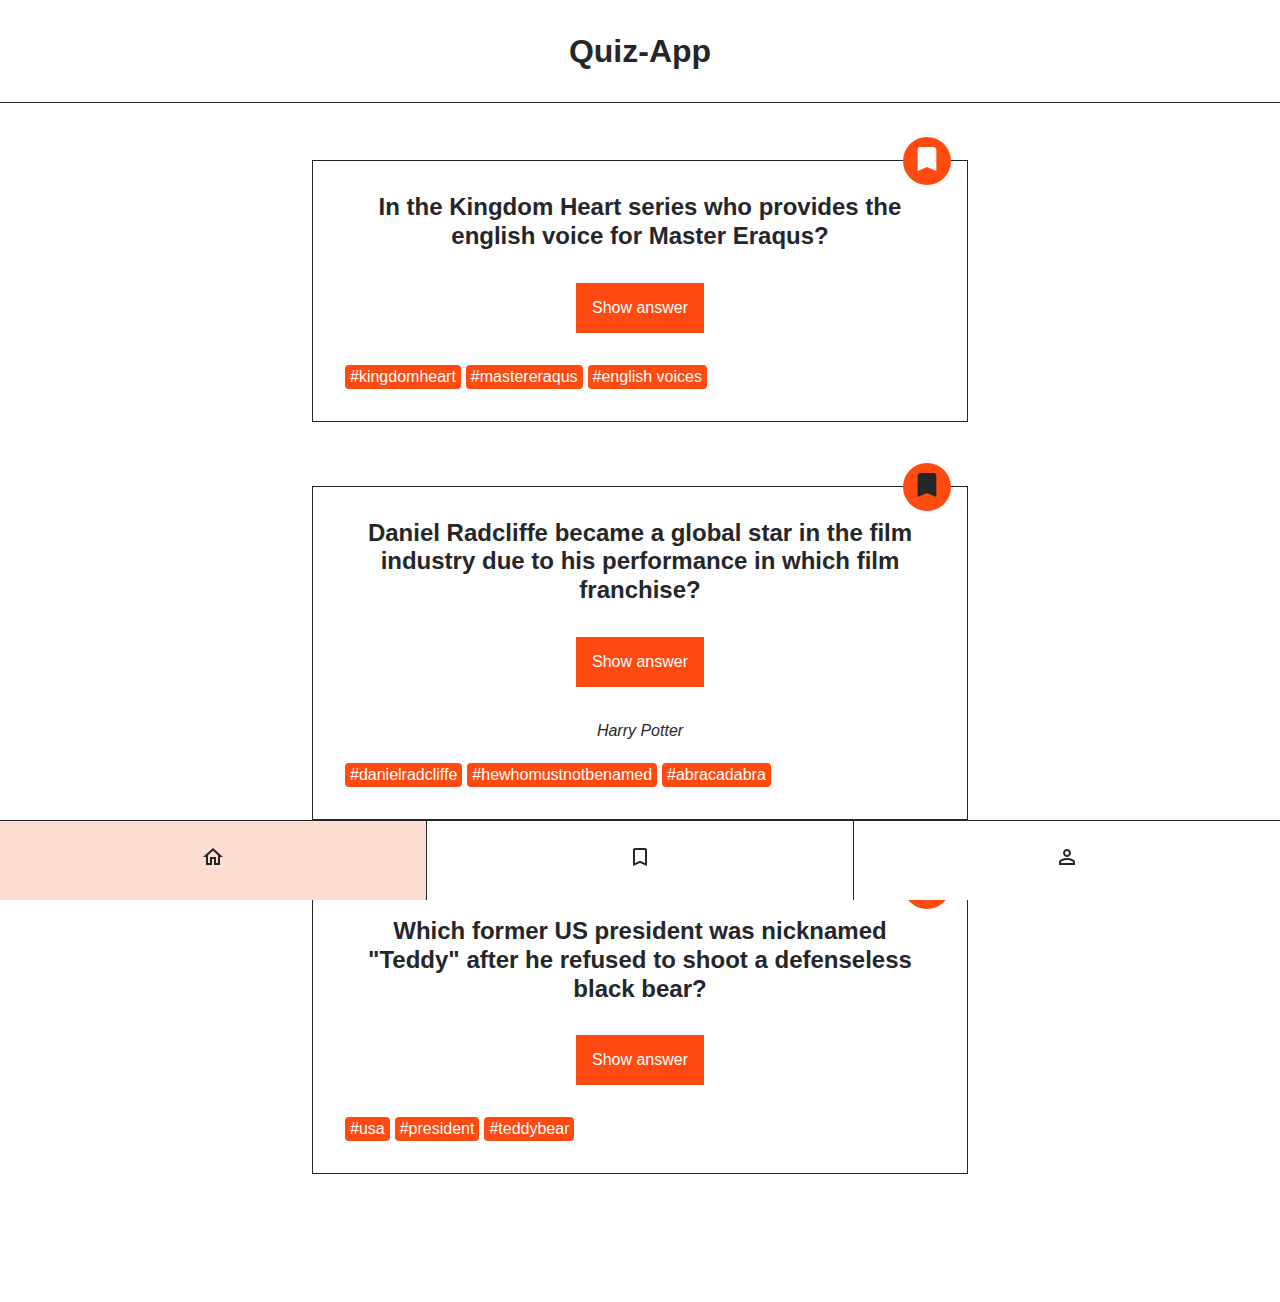
==== index.html @ d6e2ea54 ""initial commit"" ====
<!DOCTYPE html>
<html lang="en">
  <head>
    <meta charset="UTF-8" />
    <meta http-equiv="X-UA-Compatible" content="IE=edge" />
    <meta name="viewport" content="width=device-width, initial-scale=1.0" />
    <title>Quiz-App</title>
    <link rel="stylesheet" href="./styles.css" />
  </head>
  <body>
    <header class="header">
      <h1 class="header__title">Quiz-App</h1>
    </header>
    <main>
      <ul class="card-list">
        <!--
                FIRST CARD
              -->
        <li class="card-list__item">
          <article class="card">
            <h2 class="card__question">
              In the Kingdom Heart series who provides the english voice for
              Master Eraqus?
            </h2>
            <button class="card__button-answer" type="button">
              Show answer
            </button>
            <p class="card__answer">Mark Hamill</p>
            <ul class="card__tag-list">
              <li class="card__tag-list-item">#kingdomheart</li>
              <li class="card__tag-list-item">#mastereraqus</li>
              <li class="card__tag-list-item">#english voices</li>
            </ul>
            <div class="card__button-bookmark">
              <button class="bookmark" aria-label="bookmark" type="button">
                <svg
                  class="bookmark__icon"
                  xmlns="http://www.w3.org/2000/svg"
                  viewbox="0 0 24 24"
                >
                  <path
                    d="M17 3H7c-1.1 0-2 .9-2 2v16l7-3 7 3V5c0-1.1-.9-2-2-2z"
                  />
                </svg>
              </button>
            </div>
          </article>
        </li>
        <!--
                SECOND CARD
              -->
        <li class="card-list__item">
          <article class="card">
            <h2 class="card__question">
              Daniel Radcliffe became a global star in the film industry due to
              his performance in which film franchise?
            </h2>
            <button class="card__button-answer" type="button">
              Show answer
            </button>
            <p class="card__answer card__answer--active">Harry Potter</p>
            <ul class="card__tag-list">
              <li class="card__tag-list-item">#danielradcliffe</li>
              <li class="card__tag-list-item">#hewhomustnotbenamed</li>
              <li class="card__tag-list-item">#abracadabra</li>
            </ul>
            <div class="card__button-bookmark">
              <button
                class="bookmark bookmark--active"
                aria-label="bookmark"
                type="button"
              >
                <svg
                  class="bookmark__icon"
                  xmlns="http://www.w3.org/2000/svg"
                  viewbox="0 0 24 24"
                >
                  <path
                    d="M17 3H7c-1.1 0-2 .9-2 2v16l7-3 7 3V5c0-1.1-.9-2-2-2z"
                  />
                </svg>
              </button>
            </div>
          </article>
        </li>
        <!--
                THIRD CARD
              -->
        <li class="card-list__item">
          <article class="card">
            <h2 class="card__question">
              Which former US president was nicknamed &quot;Teddy&quot; after he
              refused to shoot a defenseless black bear?
            </h2>
            <button class="card__button-answer" type="button">
              Show answer
            </button>
            <p class="card__answer">Theodore Roosevelt</p>
            <ul class="card__tag-list">
              <li class="card__tag-list-item">#usa</li>
              <li class="card__tag-list-item">#president</li>
              <li class="card__tag-list-item">#teddybear</li>
            </ul>
            <div class="card__button-bookmark">
              <button class="bookmark" aria-label="bookmark" type="button">
                <svg
                  class="bookmark__icon"
                  xmlns="http://www.w3.org/2000/svg"
                  viewbox="0 0 24 24"
                >
                  <path
                    d="M17 3H7c-1.1 0-2 .9-2 2v16l7-3 7 3V5c0-1.1-.9-2-2-2z"
                  />
                </svg>
              </button>
            </div>
          </article>
        </li>
      </ul>
    </main>

    <nav class="navigation">
      <ul class="navigation__list">
        <li class="navigation__list-item navigation__list-item--active">
          <a
            class="navigation__link"
            href="/index.html"
            aria-label="go to home page"
          >
            <svg
              xmlns="http://www.w3.org/2000/svg"
              height="24px"
              viewbox="0 0 24 24"
              width="24px"
            >
              <path
                d="M12 5.69l5 4.5V18h-2v-6H9v6H7v-7.81l5-4.5M12 3L2 12h3v8h6v-6h2v6h6v-8h3L12 3z"
              />
            </svg>
          </a>
        </li>
        <li class="navigation__list-item">
          <a
            class="navigation__link"
            href="/bookmarks.html"
            aria-label="go to bookmarks page"
          >
            <svg
              xmlns="http://www.w3.org/2000/svg"
              height="24px"
              viewbox="0 0 24 24"
              width="24px"
            >
              <path
                d="M17 3H7c-1.1 0-2 .9-2 2v16l7-3 7 3V5c0-1.1-.9-2-2-2zm0 15l-5-2.18L7 18V5h10v13z"
              />
            </svg>
          </a>
        </li>
        <li class="navigation__list-item">
          <a
            class="navigation__link"
            href="/profile.html"
            aria-label="go to profile page"
          >
            <svg
              xmlns="http://www.w3.org/2000/svg"
              height="24px"
              viewbox="0 0 24 24"
              width="24px"
            >
              <path
                d="M12 6c1.1 0 2 .9 2 2s-.9 2-2 2-2-.9-2-2 .9-2 2-2m0 9c2.7 0 5.8 1.29 6 2v1H6v-.99c.2-.72 3.3-2.01 6-2.01m0-11C9.79 4 8 5.79 8 8s1.79 4 4 4 4-1.79 4-4-1.79-4-4-4zm0 9c-2.67 0-8 1.34-8 4v3h16v-3c0-2.66-5.33-4-8-4z"
              />
            </svg>
          </a>
        </li>
      </ul>
    </nav>
  </body>
</html>
---- styles.css ----
@import "./global.css";

@import "./components/bookmark/bookmark.css";
@import "./components/card-list/card-list.css";
@import "./components/card/card.css";
@import "./components/header/header.css";
@import "./components/navigation/navigation.css";
@import "./components/profile/profile.css";
@import "./components/counter-list/counter-list.css";
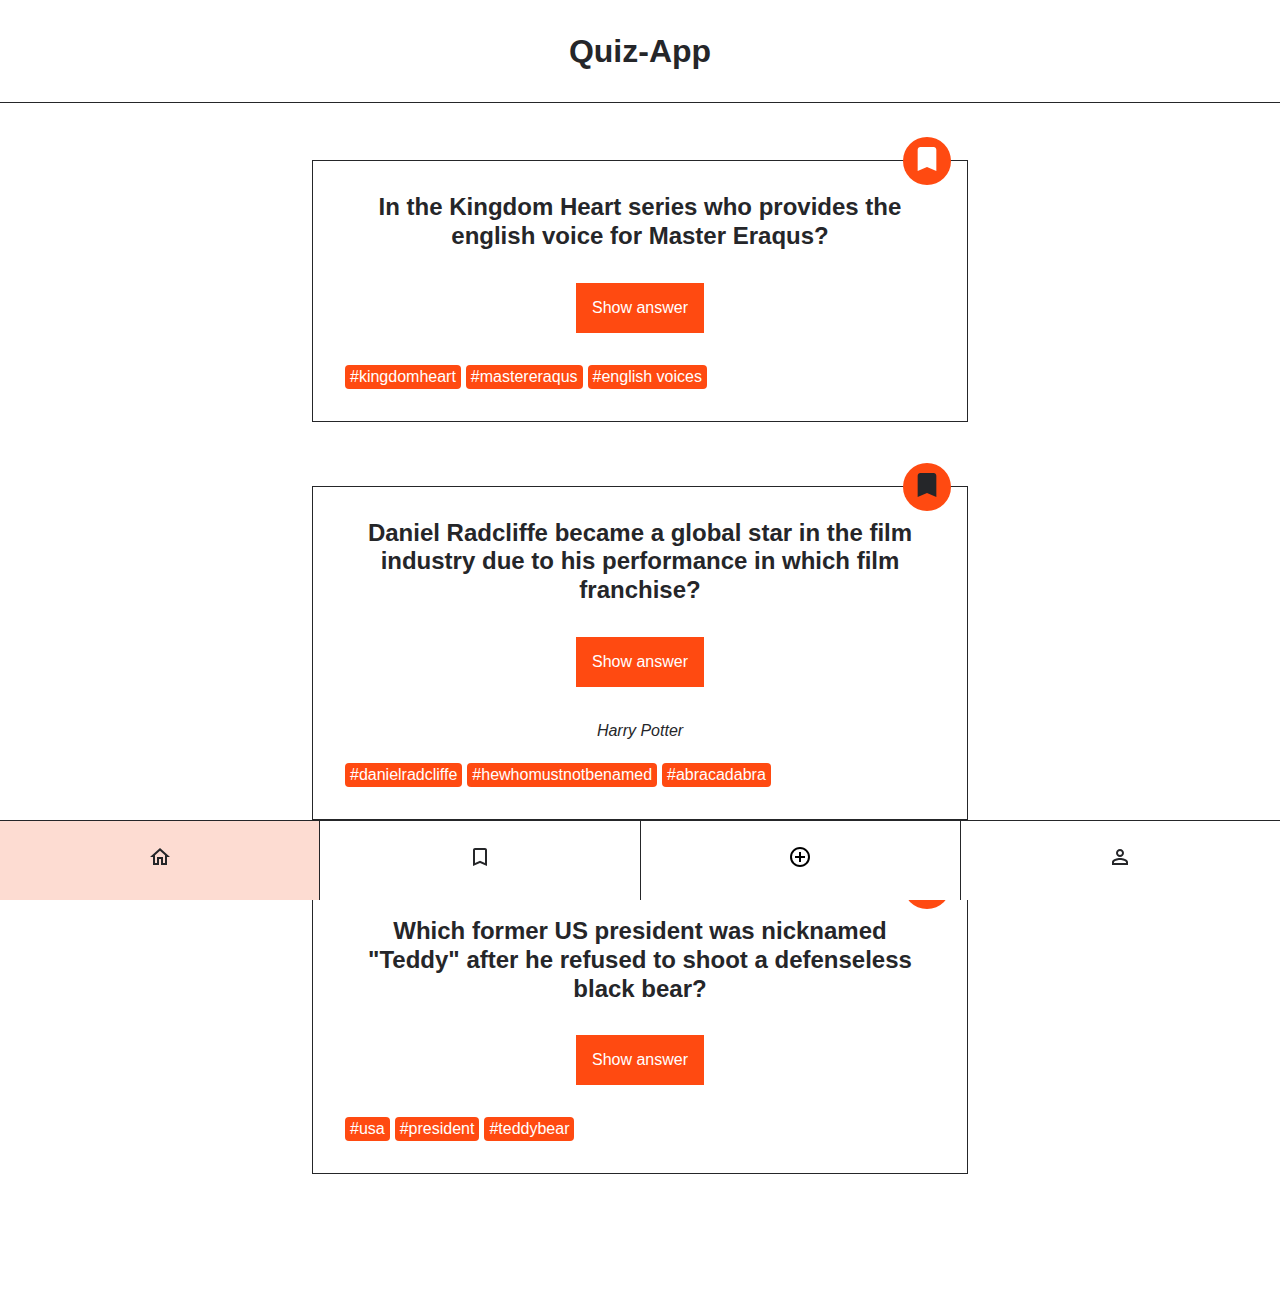
==== commit dd3d5ed5: "add form-button to quiz-app nav" ====
--- a/index.html
+++ b/index.html
@@ -6,6 +6,7 @@
     <meta name="viewport" content="width=device-width, initial-scale=1.0" />
     <title>Quiz-App</title>
     <link rel="stylesheet" href="./styles.css" />
+    <script src="./index.js" defer></script>
   </head>
   <body>
     <header class="header">
@@ -22,17 +23,26 @@
               In the Kingdom Heart series who provides the english voice for
               Master Eraqus?
             </h2>
-            <button class="card__button-answer" type="button">
+            <button
+              class="card__button-answer"
+              type="button"
+              data-js="answer-button"
+            >
               Show answer
             </button>
-            <p class="card__answer">Mark Hamill</p>
+            <p class="card__answer" data-js="answer">Mark Hamill</p>
             <ul class="card__tag-list">
               <li class="card__tag-list-item">#kingdomheart</li>
               <li class="card__tag-list-item">#mastereraqus</li>
               <li class="card__tag-list-item">#english voices</li>
             </ul>
             <div class="card__button-bookmark">
-              <button class="bookmark" aria-label="bookmark" type="button">
+              <button
+                class="bookmark"
+                aria-label="bookmark"
+                type="button"
+                data-js="bookmark-button"
+              >
                 <svg
                   class="bookmark__icon"
                   xmlns="http://www.w3.org/2000/svg"
@@ -160,6 +170,26 @@
         <li class="navigation__list-item">
           <a
             class="navigation__link"
+            href="/form.html"
+            aria-label="go to form page"
+          >
+            <svg
+              xmlns="http://www.w3.org/2000/svg"
+              width="24"
+              height="24"
+              viewBox="0 0 24 24"
+            >
+              <path
+                fill="black"
+                d="M11 17h2v-4h4v-2h-4V7h-2v4H7v2h4v4Zm1 5q-2.075 0-3.9-.788t-3.175-2.137q-1.35-1.35-2.137-3.175T2 12q0-2.075.788-3.9t2.137-3.175q1.35-1.35 3.175-2.137T12 2q2.075 0 3.9.788t3.175 2.137q1.35 1.35 2.138 3.175T22 12q0 2.075-.788 3.9t-2.137 3.175q-1.35 1.35-3.175 2.138T12 22Zm0-2q3.35 0 5.675-2.325T20 12q0-3.35-2.325-5.675T12 4Q8.65 4 6.325 6.325T4 12q0 3.35 2.325 5.675T12 20Zm0-8Z"
+              />
+            </svg>
+          </a>
+        </li>
+        </li>
+        <li class="navigation__list-item">
+          <a
+            class="navigation__link"
             href="/profile.html"
             aria-label="go to profile page"
           >
